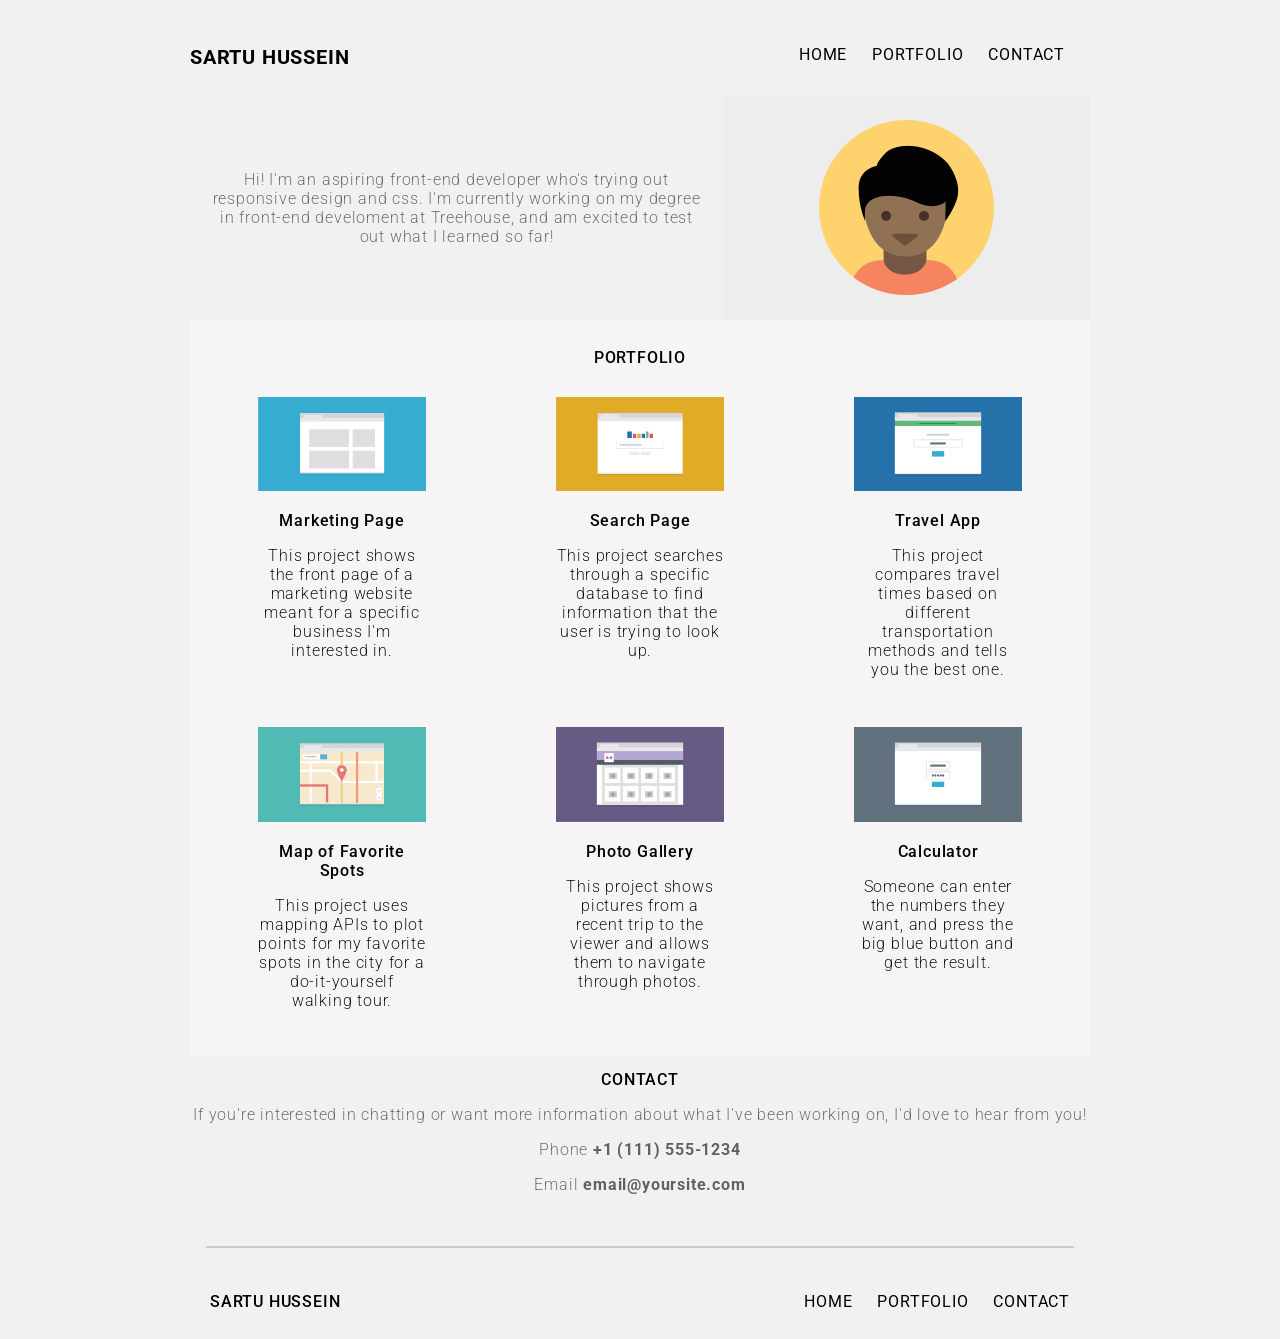
==== index.html @ 05dfc1b4 "changed folders around" ====
<!DOCTYPE html>
<html lang="en">
    <head>
        <meta charset="UTF-8">
        <meta name="viewport" content="width=device-width, initial-scale=1.0">
        <link rel="preconnect" href="https://fonts.googleapis.com">
        <link rel="preconnect" href="https://fonts.gstatic.com" crossorigin>
        <link href="https://fonts.googleapis.com/css2?family=Roboto:ital,wght@0,100;0,300;0,400;0,500;0,700;0,900;1,100;1,300;1,400;1,500;1,700;1,900&display=swap" rel="stylesheet">
        <link href="css/style.css" rel="stylesheet">
        <title>Responsive Website</title>
    </head>

    <body>
        
        <div class="main">
            <header><h1><a href="#">Sartu Hussein</a></h1></header>
            
            <nav>
                <ul class="main-nav">
                    <li><a href="#">Home</a></li>
                    <li><a href="#portfolio">Portfolio</a></li>
                    <li><a href="#contact">Contact</a></li>
                </ul>
            </nav>
        </div>

        <div class="intro">
            <img src="images/responsive-layout-profile.png" class="prof-pic" alt="Profile Picture">

            <p>Hi! I'm an aspiring front-end developer who's trying out responsive 
                design and css. I'm currently working on my degree in front-end
                develoment at Treehouse, and am excited to test out what I learned so far!
            </p>

        </div>

        <main>
            <h2 id="portfolio">Portfolio</h2>
            <div class="projects">
                <figure>
                    <img src="images/portfolio-1.png" alt="Marketing Page">
                    <figcaption>
                        <h3>Marketing Page</h3>
                        <p>This project shows the front page of a marketing website meant for a specific business I'm interested in.</p>
                    </figcaption>
                </figure>
        
                <figure>
                    <img src="images/portfolio-2.png" alt="Search Page">
                    <figcaption>
                        <h3>Search Page</h3>
                        <p>This project searches through a specific database to find information that the user is trying to look up.</p>
                    </figcaption>
                </figure>
        
                <figure>
                    <img src="images/portfolio-3.png" alt="Travel App">
                    <figcaption>
                        <h3>Travel App</h3>
                        <p>This project compares travel times based on different transportation methods and tells you the best one.</p>
                    </figcaption>
                </figure>
        
                <figure>
                    <img src="images/portfolio-4.png" alt="Map of Favorite Spots">
                    <figcaption>
                        <h3>Map of Favorite Spots</h3>
                        <p>This project uses mapping APIs to plot points for my favorite spots in the city for a do-it-yourself walking tour.</p>
                    </figcaption>
                </figure>
        
                <figure>
                    <img src="images/portfolio-5.png" alt="Photo Gallery">
                    <figcaption>
                        <h3>Photo Gallery</h3>
                        <p>This project shows pictures from a recent trip to the viewer and allows them to navigate through photos.</p>
                    </figcaption>
                </figure>
        
                <figure>
                    <img src="images/portfolio-6.png" alt="Calculator">
                    <figcaption>
                        <h3>Calculator</h3>
                        <p>Someone can enter the numbers they want, and press the big blue button and get the result.</p>
                    </figcaption>
                </figure>
            </div>
        </main>

        <section class="contact-info">
            <h2 id="contact">Contact</h2>

            <p>If you're interested in chatting or want more information
                about what I've been working on, I'd love to hear from you!
            </p>

            <p>Phone <strong>+1 (111) 555-1234</strong></p>

            <p>Email <strong>email@yoursite.com</strong></p>
        </section>
        <hr>
        <footer>
            <h2>Sartu Hussein</h2>
            <ul class="footer-nav">
                <li class="top"><a href="#top">back to top</a></li>
                <li class="full"><a href="#top">home</a></li>
                <li class="full"><a href="#portfolio">portfolio</a></li>
                <li class="full"><a href="#contact">contact</a></li>
            </ul>
        </footer>
    </body>
</html>
---- css/style.css ----
* {
    box-sizing: border-box;
    
  }

ul 
{
    list-style: none;
    padding-left: 0;
}

li
{
    font-size: 1rem;
}

body {
    margin: 0 auto;                    
    padding: 0;                 
    width: 100%; 
    max-width: 1024px;
    font-family: "Roboto", Arial, Verdana;
    font-weight: 400;
    letter-spacing: .05em;
    max-width: 100vh;
    background-color: #eeeaeab6;
  
}

a {
    text-decoration: none;
    color: #000;
    text-transform: uppercase;
  }

nav
{
    padding: 0 25px;
}

h1, .main-nav 
{
    text-align: center;
}
  
  .main-nav, .main-nav li
{
    width: 100%;
}
  

  .main-nav 
{
    margin-top: 30px;
}
  
  .main-nav li 
{
    padding: 10px 0;
    margin: 5px auto;
    background-color: #f9f7f7;
}


img
{
    height: auto;
    max-width: 100%;
}

.prof-pic
{
    display: block;
    margin: 0 auto;
    max-width: 100%;
}

p, h1, h2, h3
{
    text-align: center;
}
 h1,h2
 {
    text-transform: uppercase;
 }

 h2,h3,.top{
    font-size: 1em;
    font-weight: 500;
 }
.intro p
{
    padding: 1rem;
}

footer {
    display: flex;
    justify-content: space-between;
    align-items: center;
    margin-top: auto;
    padding: 0 20px;
    height: 75px;
  }

.bottom-nav
{
    display: none;
}

.mobile-nav
{
    display: flex;
    justify-content: space-between;
    text-transform: uppercase;
}
p
{
    font-weight: 250;
}
.full {
  display: none;
}

main
{
    padding: 0;                
    width: 100%;
    background-color: #f6f4f4;
    padding: 15px 3px;
}

.contact-info p, .intro
{
    color: rgb(98, 96, 96);
}

.contact-info
{
    padding-bottom: 20px;
}

hr {
    border: 0.5px solid #ccc;
    margin: 1em;
}

@media (min-width: 768px)
{
    .main-nav, .intro, .projects
    {
        display: flex;
    
    }

    .main-nav li
    {
        background-color: transparent;
    }

    .intro
    {
        justify-content: space-between;
        align-items: center;
    }

    .prof-pic
    {
        max-width: 45%;
        order: 1;
    }

    .projects {
        flex-wrap: wrap;
       
    }
    .projects figure
    {
        flex-basis: calc(50% - 100px);
    }

    .top 
    {
        display: none;
    }
      .full
    {
        display: inline-block;
        margin-left: 20px;
    }

}

@media (min-width: 1024px)
{
    
    .main
    {
        display: flex;
        justify-content: space-between;
        gap: 25px;
    }

    .main-nav
    {
        display: flex;
        justify-content: space-between;
        gap: 25px;
        align-items: center;
    }

    h1
    {
        font-size: 1.25em;
        margin-top: 45px;     
    }

    .projects {
        flex-wrap: wrap;
        justify-content: space-around;
       
    }
    .projects figure
    {
        flex-basis: calc(30% - 100px);
        
    }
}
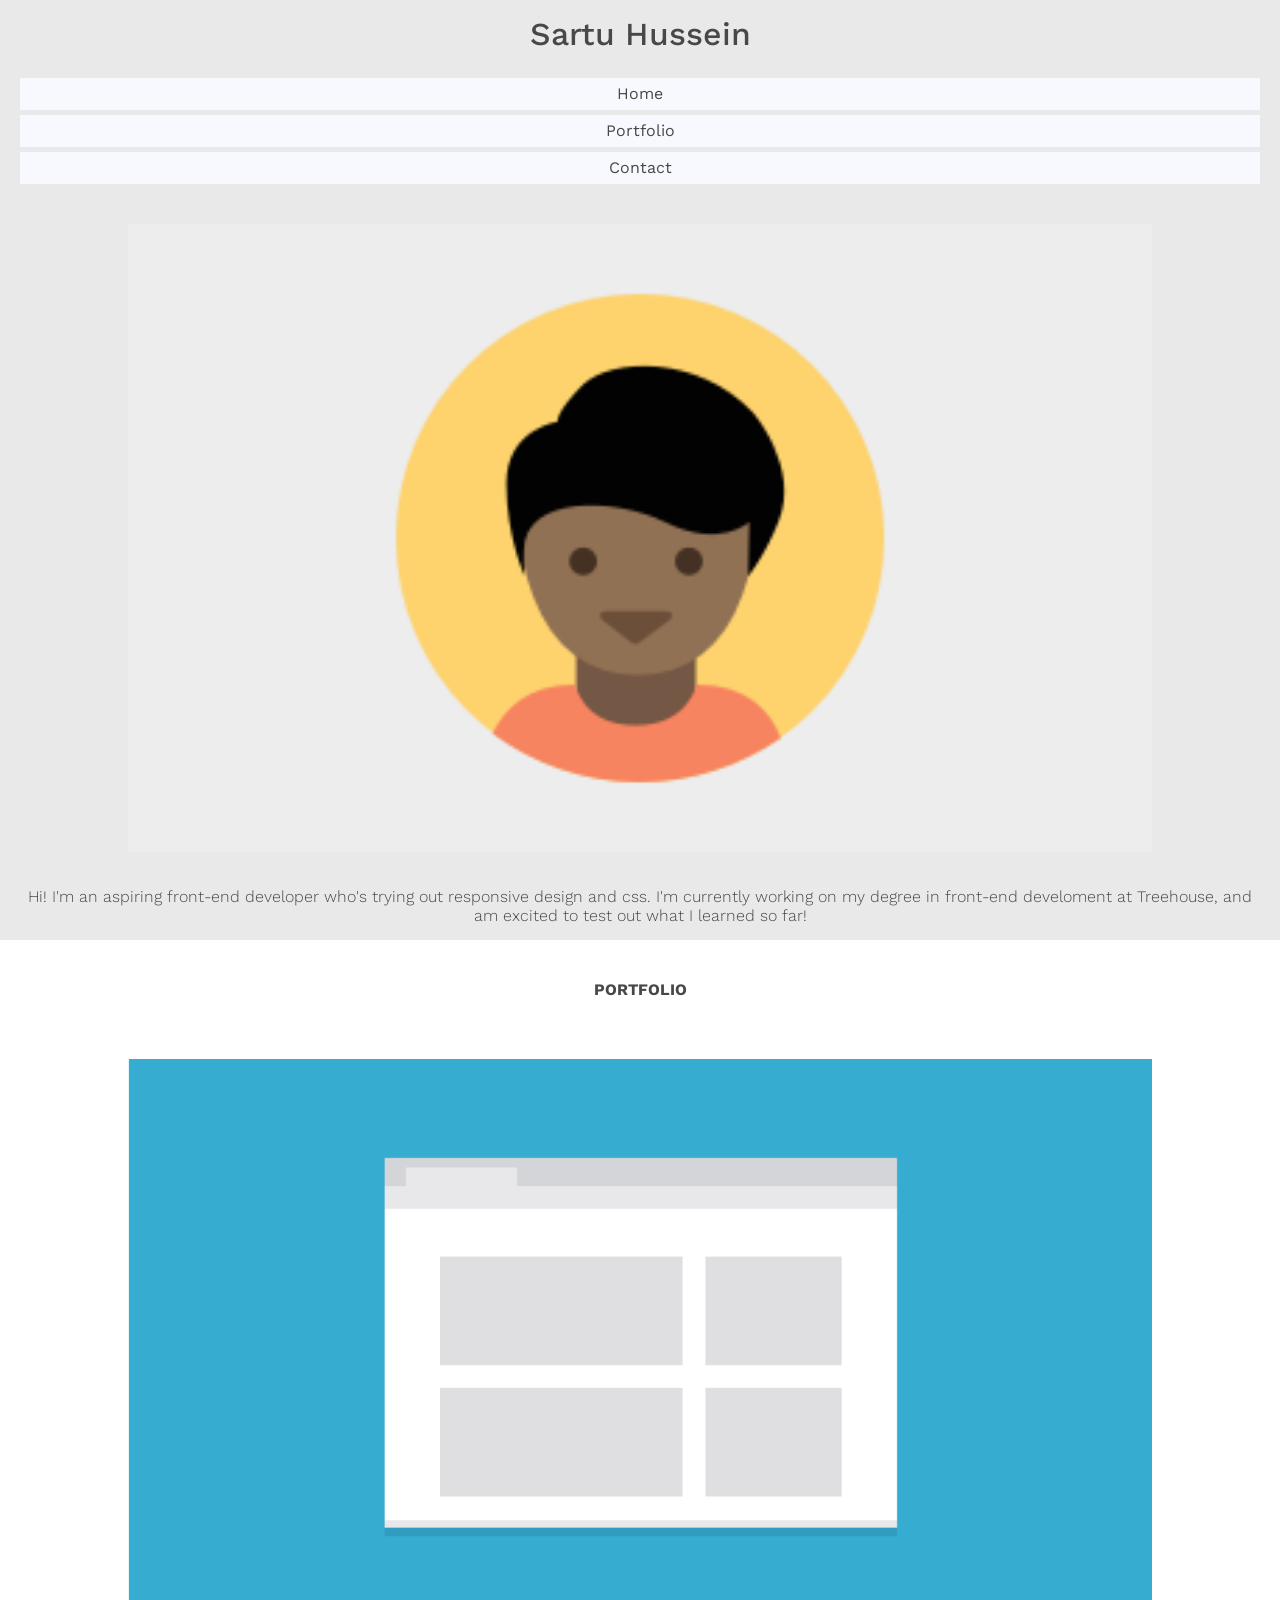
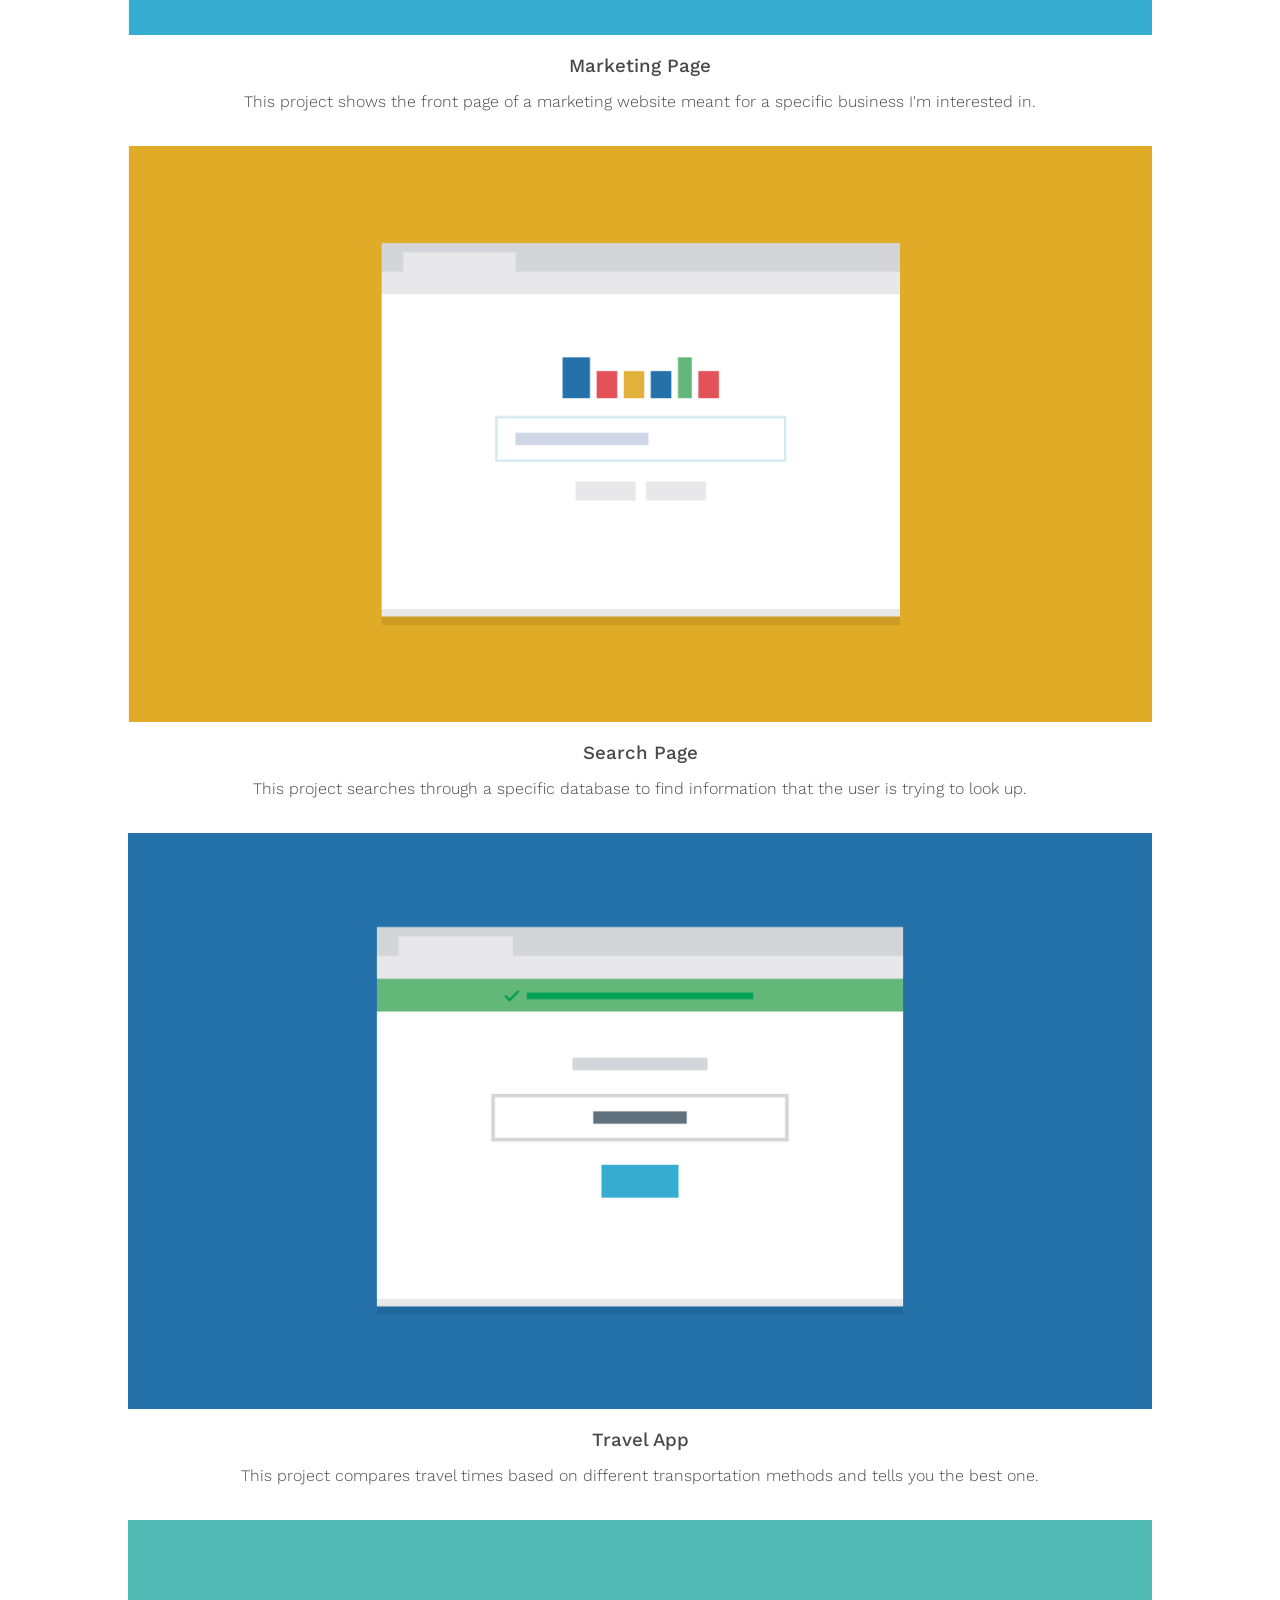
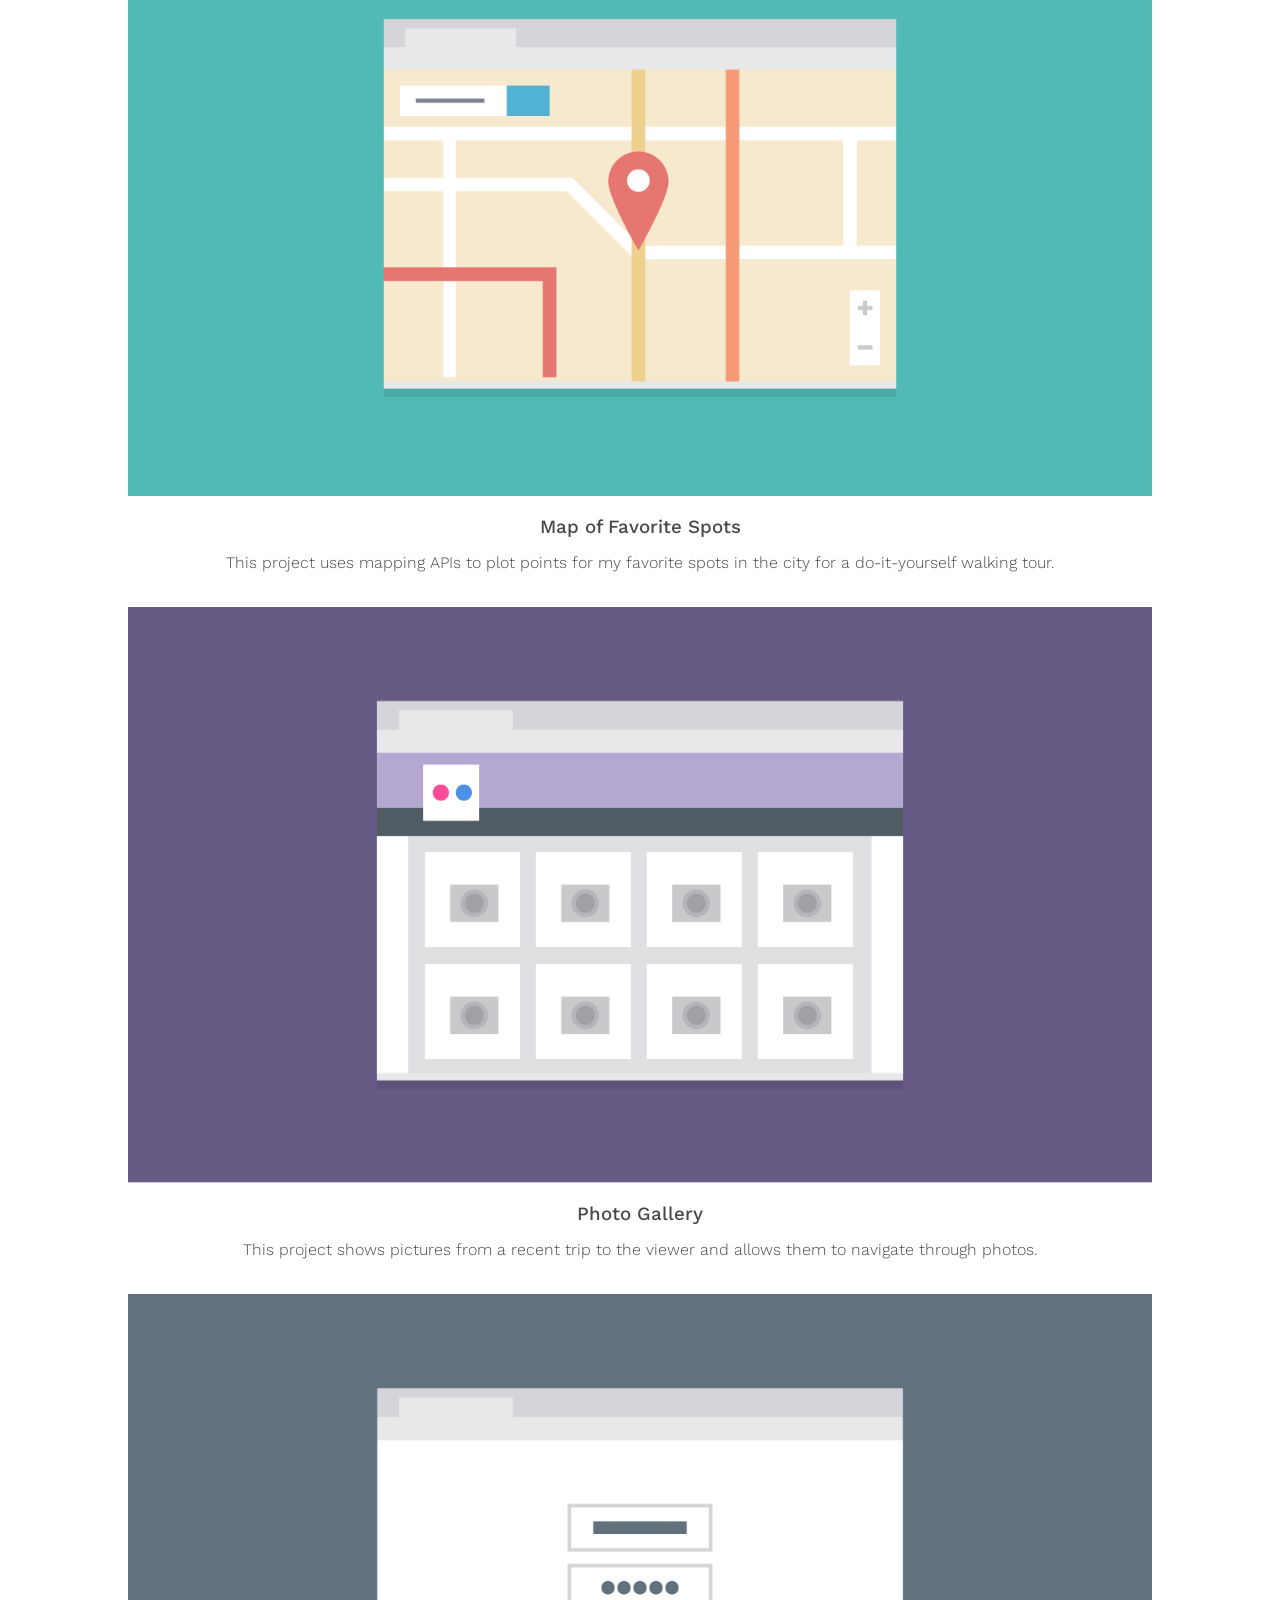
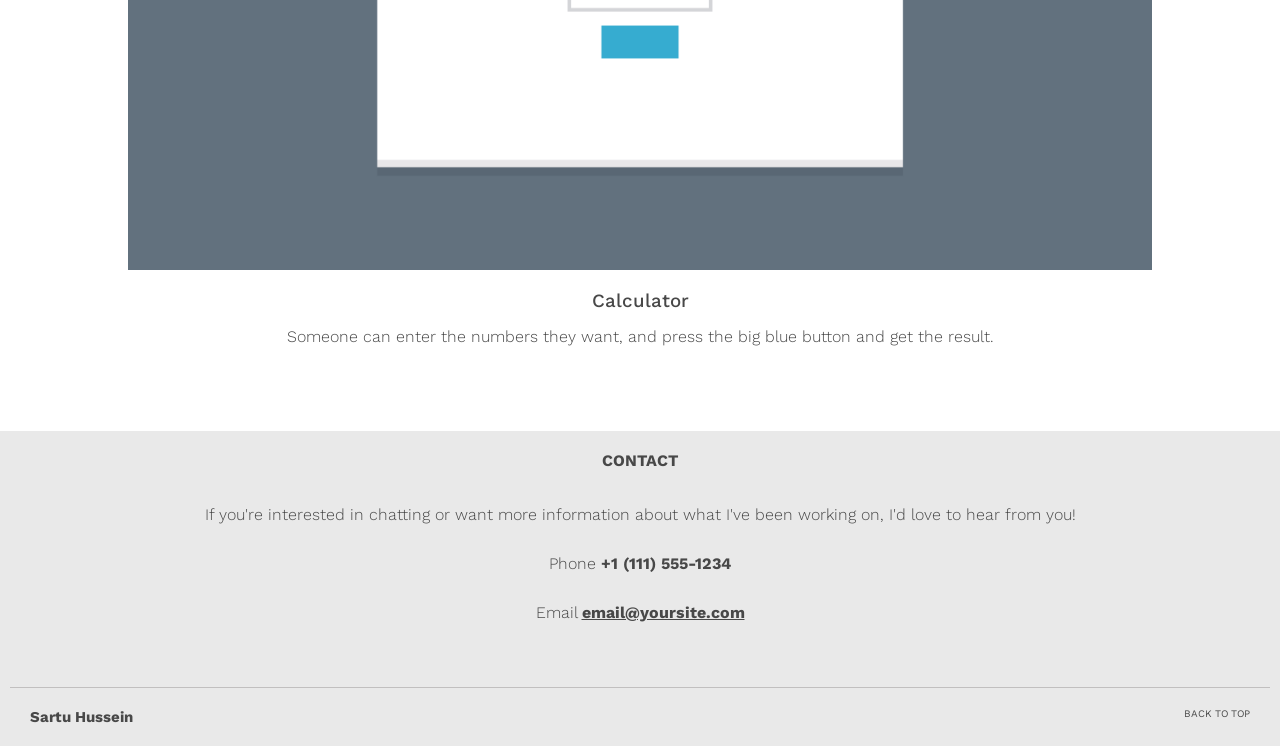
==== commit 7f9dc512: "Mobile Design tweaks made changes to the mobile design style." ====
--- a/index.html
+++ b/index.html
@@ -5,7 +5,7 @@
         <meta name="viewport" content="width=device-width, initial-scale=1.0">
         <link rel="preconnect" href="https://fonts.googleapis.com">
         <link rel="preconnect" href="https://fonts.gstatic.com" crossorigin>
-        <link href="https://fonts.googleapis.com/css2?family=Roboto:ital,wght@0,100;0,300;0,400;0,500;0,700;0,900;1,100;1,300;1,400;1,500;1,700;1,900&display=swap" rel="stylesheet">
+        <link href="https://fonts.googleapis.com/css2?family=Dosis:wght@200..800&family=PT+Serif:ital,wght@0,400;0,700;1,400;1,700&family=Work+Sans:ital,wght@0,100..900;1,100..900&display=swap" rel="stylesheet">
         <link href="css/style.css" rel="stylesheet">
         <title>Responsive Website</title>
     </head>
@@ -13,7 +13,7 @@
     <body>
         
         <div class="main">
-            <header><h1><a href="#">Sartu Hussein</a></h1></header>
+            <header><h1>Sartu Hussein</h1></header>
             
             <nav>
                 <ul class="main-nav">
@@ -27,7 +27,7 @@
         <div class="intro">
             <img src="images/responsive-layout-profile.png" class="prof-pic" alt="Profile Picture">
 
-            <p>Hi! I'm an aspiring front-end developer who's trying out responsive 
+            <p> Hi! I'm an aspiring front-end developer who's trying out responsive 
                 design and css. I'm currently working on my degree in front-end
                 develoment at Treehouse, and am excited to test out what I learned so far!
             </p>
@@ -90,23 +90,25 @@
         <section class="contact-info">
             <h2 id="contact">Contact</h2>
 
-            <p>If you're interested in chatting or want more information
+            <p> If you're interested in chatting or want more information
                 about what I've been working on, I'd love to hear from you!
             </p>
 
             <p>Phone <strong>+1 (111) 555-1234</strong></p>
 
-            <p>Email <strong>email@yoursite.com</strong></p>
+            <p>Email <a href="mailto:email@yoursite.com"><strong>email@yoursite.com</strong></a></p>
         </section>
-        <hr>
-        <footer>
-            <h2>Sartu Hussein</h2>
-            <ul class="footer-nav">
-                <li class="top"><a href="#top">back to top</a></li>
-                <li class="full"><a href="#top">home</a></li>
-                <li class="full"><a href="#portfolio">portfolio</a></li>
-                <li class="full"><a href="#contact">contact</a></li>
-            </ul>
-        </footer>
+  
+        <div class="wrap-color">
+            <footer>
+                <h2>Sartu Hussein</h2>
+                <ul class="footer-nav">
+                    <li class="top"><a href="#top">back to top</a></li>
+                    <li class="full"><a href="#top">home</a></li>
+                    <li class="full"><a href="#portfolio">portfolio</a></li>
+                    <li class="full"><a href="#contact">contact</a></li>
+                </ul>
+            </footer>
+        </div>
     </body>
 </html>
--- a/css/style.css
+++ b/css/style.css
@@ -1,227 +1,107 @@
 * {
+    margin: 0;
+    padding: 0;
     box-sizing: border-box;
-    
-  }
-
-ul 
-{
-    list-style: none;
-    padding-left: 0;
+    font-family: "Work Sans", serif;
+    color: rgb(72, 72, 72);
 }
 
-li
-{
-    font-size: 1rem;
+.main {
+    display: flex;
+    flex-direction: column;
+    justify-content: center;
+    text-align: center;
+    padding: 15px;
+    
+
 }
 
-body {
-    margin: 0 auto;                    
-    padding: 0;                 
-    width: 100%; 
-    max-width: 1024px;
-    font-family: "Roboto", Arial, Verdana;
-    font-weight: 400;
-    letter-spacing: .05em;
-    max-width: 100vh;
-    background-color: #eeeaeab6;
-  
+.main h1{
+    margin-bottom: 20px;
+    font-weight: 500;
 }
 
-a {
-    text-decoration: none;
-    color: #000;
-    text-transform: uppercase;
-  }
-
-nav
-{
-    padding: 0 25px;
+.main, .intro, .contact-info, footer, .wrap-color{
+    background-color: rgb(233, 233, 233);
 }
 
-h1, .main-nav 
-{
+.main a{
+    text-decoration: none;
+    display: block;
+    margin: 5px;
+    line-height: 200%;
+    font-weight: 400;
+    background-color: ghostwhite;
+}
+
+.main a:visited {
+    color: rgb(72, 72, 72);
+}
+.main-nav li {
+    list-style: none;   
+}
+
+.prof-pic, .projects img{
+    width: 80%;
+    background-size: cover;
+    display: block;
+    margin: 0 auto;
+    padding: 20px 0;
+    
+}
+
+p{
+    padding: 15px;
+    font-weight: 300;
+}
+
+p, #portfolio, .projects h3, #contact{
     text-align: center;
 }
-  
-  .main-nav, .main-nav li
-{
-    width: 100%;
+
+#portfolio, #contact{
+    font-size: 1rem;
+    text-transform: uppercase;
 }
-  
 
-  .main-nav 
-{
-    margin-top: 30px;
+#portfolio{
+    padding: 20px;
+    margin: 20px;
 }
-  
-  .main-nav li 
-{
-    padding: 10px 0;
-    margin: 5px auto;
-    background-color: #f9f7f7;
+
+.projects h3{
+    font-weight: 500;
+}
+
+#contact{
+    padding: 20px;
+    margin: 70px 20px 0;
+}
+
+.contact-info{
+    padding-bottom: 50px;
 }
 
 
-img
-{
-    height: auto;
-    max-width: 100%;
+footer{
+    border-top: 1px solid rgb(193, 191, 191);
+    padding: 20px;
+    margin: 0 10px;
+    font-size: 10px;
+    display: flex;
+    justify-content: space-between;
+    
 }
 
-.prof-pic
-{
-    display: block;
-    margin: 0 auto;
-    max-width: 100%;
+footer a{
+    text-decoration: none;
 }
 
-p, h1, h2, h3
-{
-    text-align: center;
-}
- h1,h2
- {
+footer ul li{
+    list-style: none;
     text-transform: uppercase;
- }
-
- h2,h3,.top{
-    font-size: 1em;
-    font-weight: 500;
- }
-.intro p
-{
-    padding: 1rem;
 }
 
-footer {
-    display: flex;
-    justify-content: space-between;
-    align-items: center;
-    margin-top: auto;
-    padding: 0 20px;
-    height: 75px;
-  }
-
-.bottom-nav
-{
+.full{
     display: none;
 }
-
-.mobile-nav
-{
-    display: flex;
-    justify-content: space-between;
-    text-transform: uppercase;
-}
-p
-{
-    font-weight: 250;
-}
-.full {
-  display: none;
-}
-
-main
-{
-    padding: 0;                
-    width: 100%;
-    background-color: #f6f4f4;
-    padding: 15px 3px;
-}
-
-.contact-info p, .intro
-{
-    color: rgb(98, 96, 96);
-}
-
-.contact-info
-{
-    padding-bottom: 20px;
-}
-
-hr {
-    border: 0.5px solid #ccc;
-    margin: 1em;
-}
-
-@media (min-width: 768px)
-{
-    .main-nav, .intro, .projects
-    {
-        display: flex;
-    
-    }
-
-    .main-nav li
-    {
-        background-color: transparent;
-    }
-
-    .intro
-    {
-        justify-content: space-between;
-        align-items: center;
-    }
-
-    .prof-pic
-    {
-        max-width: 45%;
-        order: 1;
-    }
-
-    .projects {
-        flex-wrap: wrap;
-       
-    }
-    .projects figure
-    {
-        flex-basis: calc(50% - 100px);
-    }
-
-    .top 
-    {
-        display: none;
-    }
-      .full
-    {
-        display: inline-block;
-        margin-left: 20px;
-    }
-
-}
-
-@media (min-width: 1024px)
-{
-    
-    .main
-    {
-        display: flex;
-        justify-content: space-between;
-        gap: 25px;
-    }
-
-    .main-nav
-    {
-        display: flex;
-        justify-content: space-between;
-        gap: 25px;
-        align-items: center;
-    }
-
-    h1
-    {
-        font-size: 1.25em;
-        margin-top: 45px;     
-    }
-
-    .projects {
-        flex-wrap: wrap;
-        justify-content: space-around;
-       
-    }
-    .projects figure
-    {
-        flex-basis: calc(30% - 100px);
-        
-    }
-}
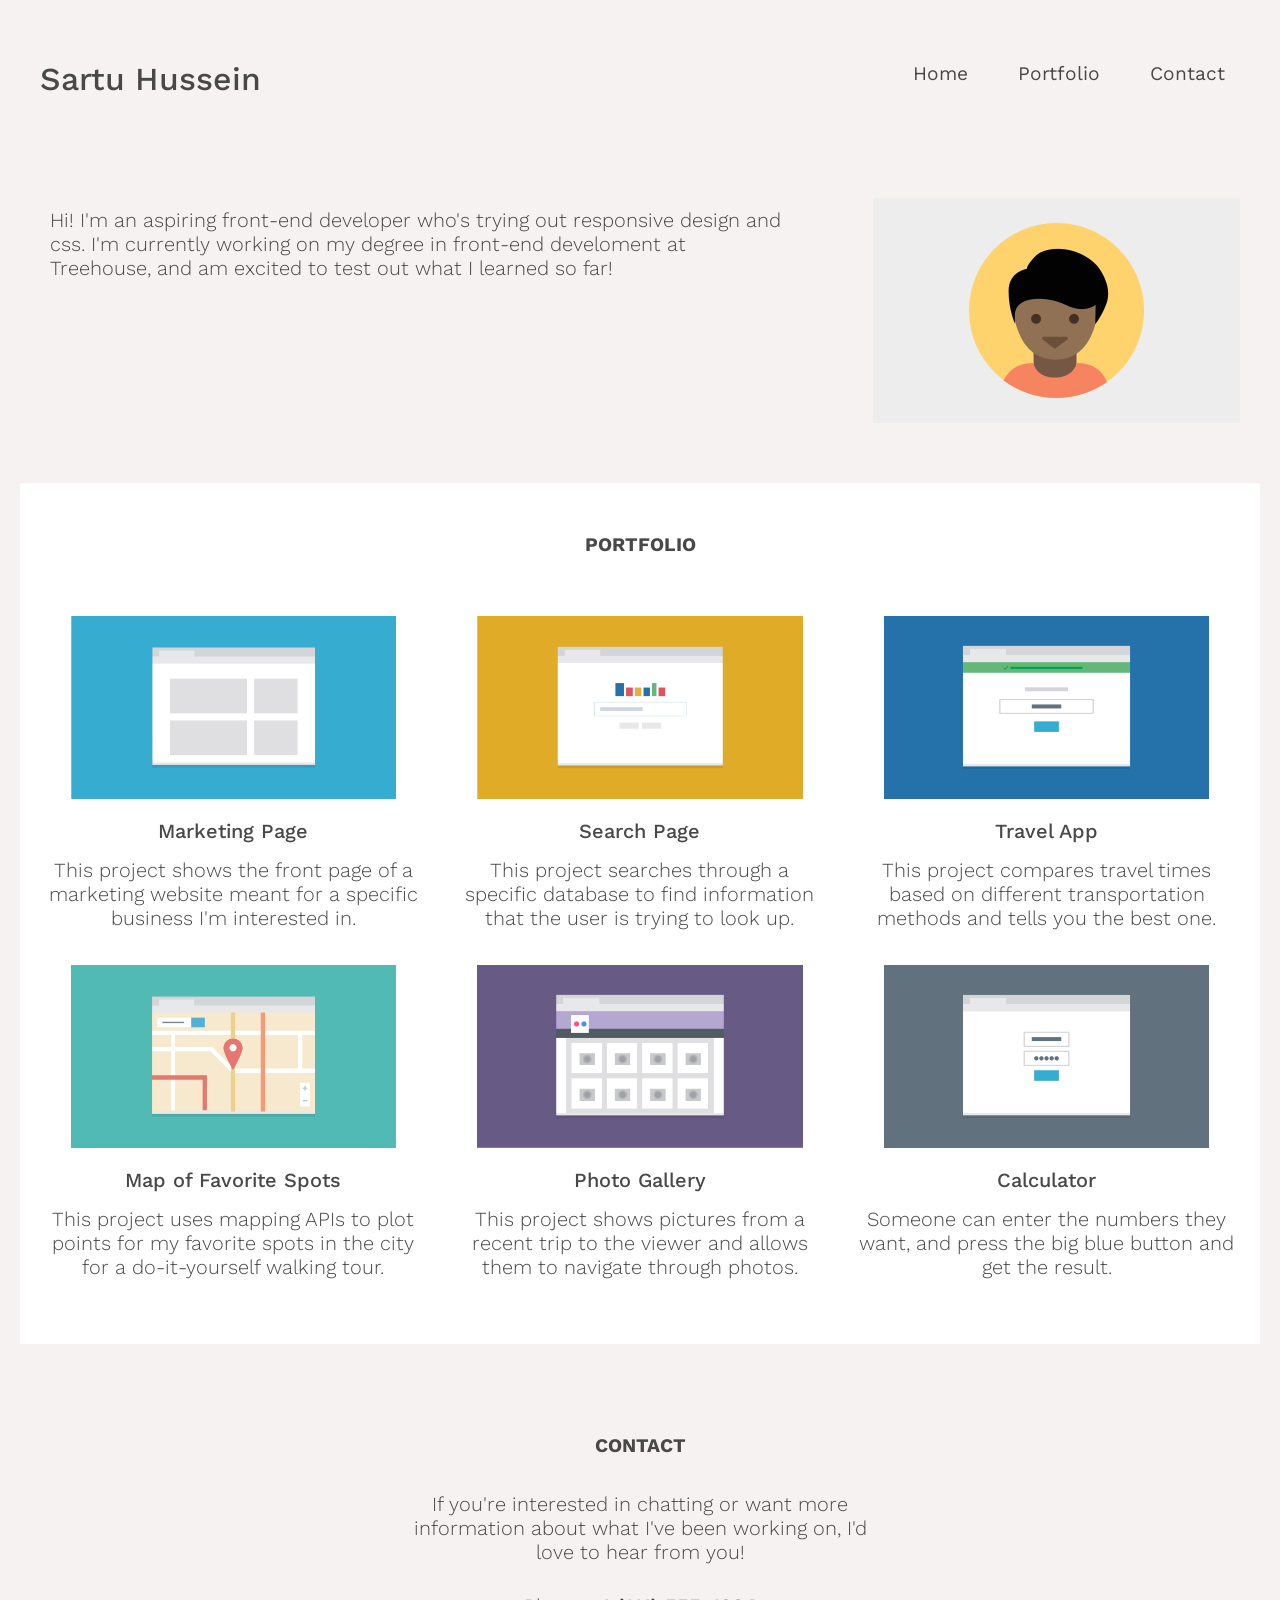
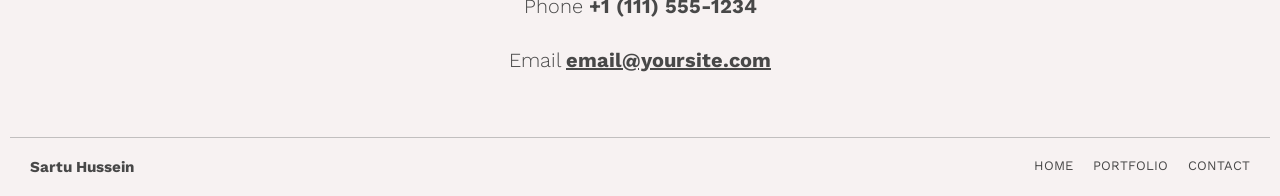
==== commit 147fdfff: "Design edits Made changes to the css for larger screens." ====
--- a/index.html
+++ b/index.html
@@ -90,7 +90,7 @@
         <section class="contact-info">
             <h2 id="contact">Contact</h2>
 
-            <p> If you're interested in chatting or want more information
+            <p id="contact-summary"> If you're interested in chatting or want more information
                 about what I've been working on, I'd love to hear from you!
             </p>
 
@@ -101,7 +101,7 @@
   
         <div class="wrap-color">
             <footer>
-                <h2>Sartu Hussein</h2>
+                <h3>Sartu Hussein</h3>
                 <ul class="footer-nav">
                     <li class="top"><a href="#top">back to top</a></li>
                     <li class="full"><a href="#top">home</a></li>
--- a/css/style.css
+++ b/css/style.css
@@ -4,6 +4,7 @@
     box-sizing: border-box;
     font-family: "Work Sans", serif;
     color: rgb(72, 72, 72);
+    background-color: rgb(247, 242, 242);
 }
 
 .main {
@@ -21,8 +22,14 @@
     font-weight: 500;
 }
 
-.main, .intro, .contact-info, footer, .wrap-color{
-    background-color: rgb(233, 233, 233);
+main, #portfolio, .projects figure, .projects figure img, .projects figure h3, .projects figure p{
+    background-color: white;
+}
+
+main{
+    margin: 20px;
+    padding: 10px 10px 50px;
+    
 }
 
 .main a{
@@ -37,6 +44,10 @@
 .main a:visited {
     color: rgb(72, 72, 72);
 }
+
+.main a:hover, .footer-nav a:hover{
+    color: white;
+}
 .main-nav li {
     list-style: none;   
 }
@@ -50,7 +61,11 @@
     
 }
 
-p{
+p, .projects h3 {
+    font-size: 20px;
+}
+
+p {
     padding: 15px;
     font-weight: 300;
 }
@@ -60,7 +75,7 @@
 }
 
 #portfolio, #contact{
-    font-size: 1rem;
+    font-size: 1.2rem;
     text-transform: uppercase;
 }
 
@@ -87,7 +102,7 @@
     border-top: 1px solid rgb(193, 191, 191);
     padding: 20px;
     margin: 0 10px;
-    font-size: 10px;
+    font-size: 13px;
     display: flex;
     justify-content: space-between;
     
@@ -105,3 +120,101 @@
 .full{
     display: none;
 }
+
+@media screen and (min-width: 768px) {
+    h1{
+        margin-top: 20px;
+    }
+    .main{
+        padding-bottom: 20px;
+    }
+    .main a{
+        background-color: rgb(247, 242, 242);;
+        font-weight: 400;
+        font-size: larger;
+    }
+
+    .main-nav, .intro, .projects, .footer-nav{    
+        display: flex;
+    }
+
+    .main-nav{
+        justify-content: space-around;
+        margin: 0 100px;
+    }
+
+    .intro p{
+        order: -1;
+    }
+
+    .prof-pic {
+        width: 40%;
+        padding: 10px;
+    }
+
+    .projects{
+        flex-wrap: wrap;
+    }
+
+    .projects figure{
+        flex-basis: 50%;
+    }
+    
+    #contact-summary{
+        padding: 15px 200px;
+    }
+
+    .full{
+        display: contents;
+    }
+
+    .top{
+        display: none;
+    }
+
+    .footer-nav {
+        justify-content: space-between;
+        gap: 20px; 
+    }
+}
+
+@media screen and (min-width: 1024px) {
+
+    .main{
+        flex-direction: row;
+        justify-content: space-between;
+        padding: 30px;
+    }
+
+    h1{
+        padding: 10px;
+    }
+
+    .main-nav a{
+        padding: 20px;
+    }
+
+    .main-nav{
+        margin: 0;
+    }
+
+    .intro p{
+        padding: 30px;
+        margin: 20px;
+        text-align: left;
+    }
+
+    .prof-pic{
+        margin: 30px;
+    }
+
+    .projects figure{
+        flex-basis: 33.333%;
+    }
+
+    #contact-summary{
+        padding: 15px 400px;
+    }
+
+
+}
